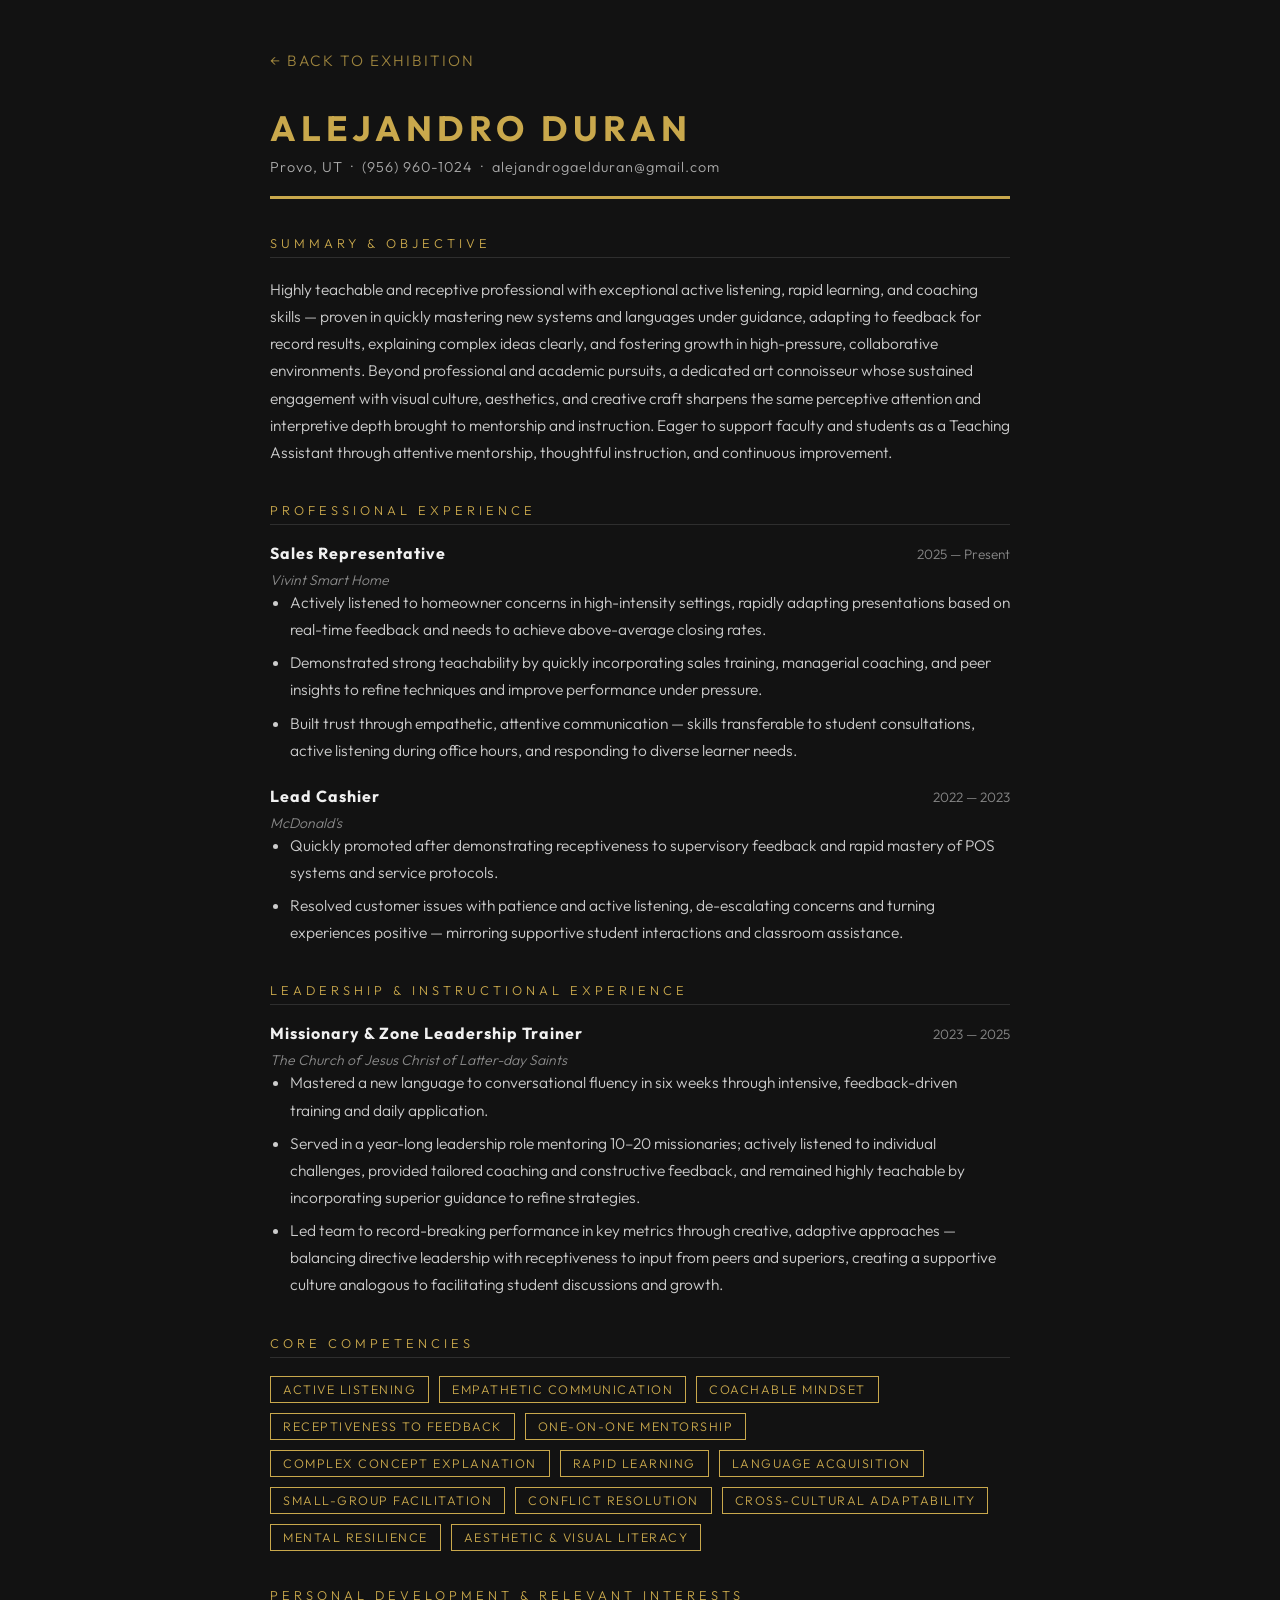
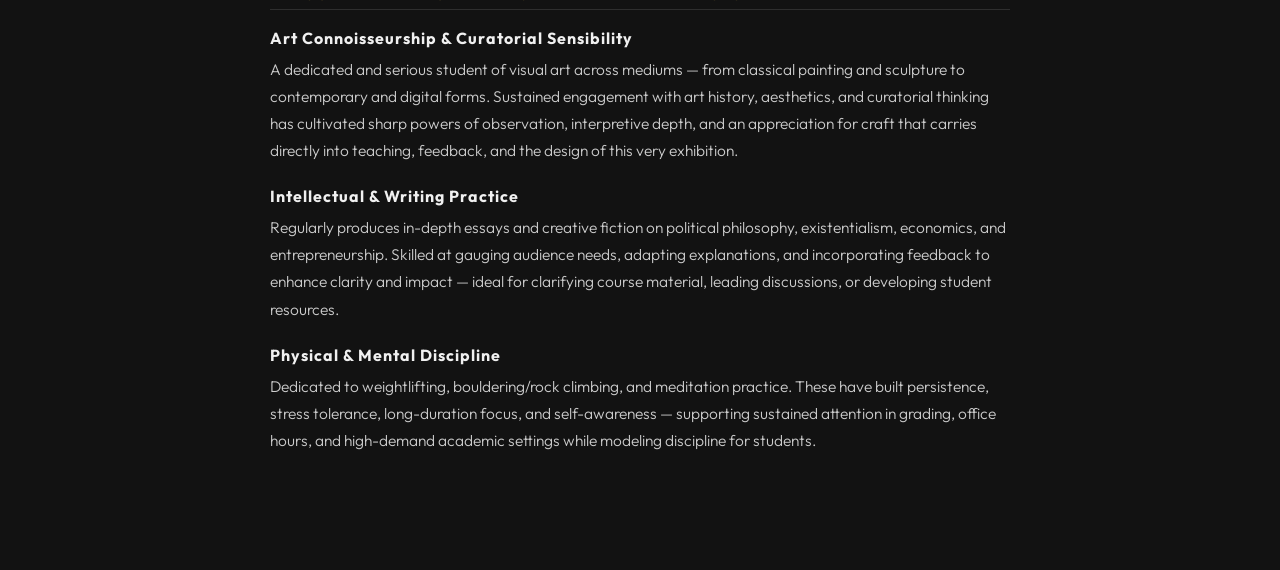
==== html/tours/resume.html @ 631e2652 "Add files via upload" ====
<!DOCTYPE html>
<html lang="en">
<head>
    <meta charset="UTF-8">
    <meta name="viewport" content="width=device-width, initial-scale=1.0">
    <title>Résumé — Alejandro Duran</title>
    <link rel="stylesheet" href="../../style/style.css">
    <style>
        body {
            display: block;
            text-align: left;
            padding: 0;
            background-color: #121212;
            color: #f0f0f0;
        }

        .resume-wrapper {
            max-width: 820px;
            margin: 0 auto;
            padding: 50px 40px 80px;
        }

        .back-link {
            display: inline-block;
            color: #c9a84c;
            text-decoration: none;
            font-size: 0.95rem;
            letter-spacing: 2px;
            text-transform: uppercase;
            margin-bottom: 36px;
            opacity: 0.75;
            transition: opacity 0.2s;
        }
        .back-link:hover { opacity: 1; }

        .resume-header {
            border-bottom: 3px solid #c9a84c;
            padding-bottom: 20px;
            margin-bottom: 36px;
        }

        .resume-header h1 {
            font-size: 2.2rem;
            letter-spacing: 5px;
            text-transform: uppercase;
            color: #c9a84c;
            margin-bottom: 8px;
        }

        .resume-header .contact {
            font-size: 0.9rem;
            color: #aaaaaa;
            letter-spacing: 1px;
        }

        .resume-header .contact a {
            color: #aaaaaa;
            text-decoration: none;
        }
        .resume-header .contact a:hover { color: #c9a84c; }

        .section {
            margin-bottom: 36px;
        }

        .section-title {
            font-size: 0.8rem;
            letter-spacing: 4px;
            text-transform: uppercase;
            color: #c9a84c;
            border-bottom: 1px solid #2e2e2e;
            padding-bottom: 6px;
            margin-bottom: 18px;
        }

        .section p, .section li {
            font-size: 0.97rem;
            color: #cccccc;
            line-height: 1.75;
        }

        .entry {
            margin-bottom: 22px;
        }

        .entry-header {
            display: flex;
            justify-content: space-between;
            align-items: baseline;
            flex-wrap: wrap;
            gap: 4px;
            margin-bottom: 8px;
        }

        .entry-title {
            font-size: 1rem;
            font-weight: bold;
            color: #f0f0f0;
            letter-spacing: 1px;
        }

        .entry-org {
            font-size: 0.88rem;
            color: #888888;
            font-style: italic;
        }

        .entry-date {
            font-size: 0.85rem;
            color: #888888;
            white-space: nowrap;
        }

        ul {
            padding-left: 20px;
            margin: 0;
        }

        ul li {
            margin-bottom: 6px;
        }

        .competencies {
            display: flex;
            flex-wrap: wrap;
            gap: 10px;
        }

        .competency-tag {
            border: 1px solid #c9a84c;
            color: #c9a84c;
            font-size: 0.78rem;
            letter-spacing: 1.5px;
            text-transform: uppercase;
            padding: 5px 12px;
        }
    </style>
</head>
<body>
<div class="resume-wrapper">

    <a href="../navigation/exhibition.html" class="back-link">← Back to Exhibition</a>

    <div class="resume-header">
        <h1>Alejandro Duran</h1>
        <div class="contact">
            Provo, UT &nbsp;·&nbsp; (956) 960-1024 &nbsp;·&nbsp;
            <a href="mailto:alejandrogaelduran@gmail.com">alejandrogaelduran@gmail.com</a>
        </div>
    </div>

    <!-- Summary -->
    <div class="section">
        <div class="section-title">Summary &amp; Objective</div>
        <p>
            Highly teachable and receptive professional with exceptional active listening, rapid learning, and coaching skills —
            proven in quickly mastering new systems and languages under guidance, adapting to feedback for record results, explaining
            complex ideas clearly, and fostering growth in high-pressure, collaborative environments. Beyond professional and academic
            pursuits, a dedicated art connoisseur whose sustained engagement with visual culture, aesthetics, and creative craft
            sharpens the same perceptive attention and interpretive depth brought to mentorship and instruction. Eager to support
            faculty and students as a Teaching Assistant through attentive mentorship, thoughtful instruction, and continuous improvement.
        </p>
    </div>

    <!-- Professional Experience -->
    <div class="section">
        <div class="section-title">Professional Experience</div>

        <div class="entry">
            <div class="entry-header">
                <span class="entry-title">Sales Representative</span>
                <span class="entry-date">2025 — Present</span>
            </div>
            <div class="entry-org">Vivint Smart Home</div>
            <ul>
                <li>Actively listened to homeowner concerns in high-intensity settings, rapidly adapting presentations based on real-time feedback and needs to achieve above-average closing rates.</li>
                <li>Demonstrated strong teachability by quickly incorporating sales training, managerial coaching, and peer insights to refine techniques and improve performance under pressure.</li>
                <li>Built trust through empathetic, attentive communication — skills transferable to student consultations, active listening during office hours, and responding to diverse learner needs.</li>
            </ul>
        </div>

        <div class="entry">
            <div class="entry-header">
                <span class="entry-title">Lead Cashier</span>
                <span class="entry-date">2022 — 2023</span>
            </div>
            <div class="entry-org">McDonald's</div>
            <ul>
                <li>Quickly promoted after demonstrating receptiveness to supervisory feedback and rapid mastery of POS systems and service protocols.</li>
                <li>Resolved customer issues with patience and active listening, de-escalating concerns and turning experiences positive — mirroring supportive student interactions and classroom assistance.</li>
            </ul>
        </div>
    </div>

    <!-- Leadership -->
    <div class="section">
        <div class="section-title">Leadership &amp; Instructional Experience</div>

        <div class="entry">
            <div class="entry-header">
                <span class="entry-title">Missionary &amp; Zone Leadership Trainer</span>
                <span class="entry-date">2023 — 2025</span>
            </div>
            <div class="entry-org">The Church of Jesus Christ of Latter-day Saints</div>
            <ul>
                <li>Mastered a new language to conversational fluency in six weeks through intensive, feedback-driven training and daily application.</li>
                <li>Served in a year-long leadership role mentoring 10–20 missionaries; actively listened to individual challenges, provided tailored coaching and constructive feedback, and remained highly teachable by incorporating superior guidance to refine strategies.</li>
                <li>Led team to record-breaking performance in key metrics through creative, adaptive approaches — balancing directive leadership with receptiveness to input from peers and superiors, creating a supportive culture analogous to facilitating student discussions and growth.</li>
            </ul>
        </div>
    </div>

    <!-- Core Competencies -->
    <div class="section">
        <div class="section-title">Core Competencies</div>
        <div class="competencies">
            <span class="competency-tag">Active Listening</span>
            <span class="competency-tag">Empathetic Communication</span>
            <span class="competency-tag">Coachable Mindset</span>
            <span class="competency-tag">Receptiveness to Feedback</span>
            <span class="competency-tag">One-on-One Mentorship</span>
            <span class="competency-tag">Complex Concept Explanation</span>
            <span class="competency-tag">Rapid Learning</span>
            <span class="competency-tag">Language Acquisition</span>
            <span class="competency-tag">Small-Group Facilitation</span>
            <span class="competency-tag">Conflict Resolution</span>
            <span class="competency-tag">Cross-Cultural Adaptability</span>
            <span class="competency-tag">Mental Resilience</span>
            <span class="competency-tag">Aesthetic &amp; Visual Literacy</span>
        </div>
    </div>

    <!-- Personal Development -->
    <div class="section">
        <div class="section-title">Personal Development &amp; Relevant Interests</div>

        <div class="entry">
            <div class="entry-header">
                <span class="entry-title">Art Connoisseurship &amp; Curatorial Sensibility</span>
            </div>
            <p>A dedicated and serious student of visual art across mediums — from classical painting and sculpture to contemporary and digital forms. Sustained engagement with art history, aesthetics, and curatorial thinking has cultivated sharp powers of observation, interpretive depth, and an appreciation for craft that carries directly into teaching, feedback, and the design of this very exhibition.</p>
        </div>

        <div class="entry">
            <div class="entry-header">
                <span class="entry-title">Intellectual &amp; Writing Practice</span>
            </div>
            <p>Regularly produces in-depth essays and creative fiction on political philosophy, existentialism, economics, and entrepreneurship. Skilled at gauging audience needs, adapting explanations, and incorporating feedback to enhance clarity and impact — ideal for clarifying course material, leading discussions, or developing student resources.</p>
        </div>

        <div class="entry">
            <div class="entry-header">
                <span class="entry-title">Physical &amp; Mental Discipline</span>
            </div>
            <p>Dedicated to weightlifting, bouldering/rock climbing, and meditation practice. These have built persistence, stress tolerance, long-duration focus, and self-awareness — supporting sustained attention in grading, office hours, and high-demand academic settings while modeling discipline for students.</p>
        </div>
    </div>

</div>
</body>
</html>
---- style/style.css ----
@import url('https://fonts.googleapis.com/css2?family=Cormorant+Garamond:ital,wght@0,300;0,400;1,300&family=Outfit:wght@300;400;500&display=swap');

:root {
    --bg: #0c0c0b;
    --surface: #111110;
    --rule: #222220;
    --text-primary: #f0ede8;
    --text-secondary: #6b6965;
}

*, *::before, *::after {
    box-sizing: border-box;
    margin: 0;
    padding: 0;
}

body {
    background-color: var(--bg);
    color: var(--text-primary);
    font-family: 'Outfit', sans-serif;
    font-weight: 300;
    min-height: 100vh;
    display: flex;
    flex-direction: column;
    align-items: center;
    -webkit-font-smoothing: antialiased;
}

header {
    width: 100%;
    background-color: var(--surface);
    border-bottom: 1px solid var(--rule);
    padding: 60px 40px 48px;
    text-align: center;
}

header h1.head {
    font-family: 'Cormorant Garamond', serif;
    font-weight: 300;
    font-size: clamp(1.6rem, 4vw, 3rem);
    letter-spacing: 0.3em;
    text-transform: uppercase;
    color: var(--text-primary);
    margin-bottom: 16px;
}

header p {
    font-size: 0.78rem;
    letter-spacing: 0.2em;
    text-transform: uppercase;
    color: var(--text-secondary);
    margin: 5px 0;
}

nav {
    display: flex;
    flex-wrap: wrap;
    justify-content: center;
    gap: 8px;
    padding: 48px 40px;
}

nav a {
    display: inline-block;
    padding: 10px 28px;
    color: var(--text-secondary);
    text-decoration: none;
    font-size: 0.75rem;
    font-weight: 400;
    letter-spacing: 0.2em;
    text-transform: uppercase;
    border: 1px solid var(--rule);
    transition: color 0.2s ease, border-color 0.2s ease;
}

nav a:hover {
    color: var(--text-primary);
    border-color: var(--text-secondary);
}

a > img.image {
    display: block;
    margin: 64px auto 0;
    border: none;
    opacity: 0.88;
    transition: opacity 0.3s ease, transform 0.4s ease;
    cursor: pointer;
}

a > img.image:hover {
    opacity: 1;
    transform: scale(1.02);
}

@keyframes fadeUp {
    from { opacity: 0; transform: translateY(10px); }
    to   { opacity: 1; transform: translateY(0); }
}

body > * {
    animation: fadeUp 0.5s ease both;
}
body > *:nth-child(2) { animation-delay: 0.08s; }
body > *:nth-child(3) { animation-delay: 0.16s; }
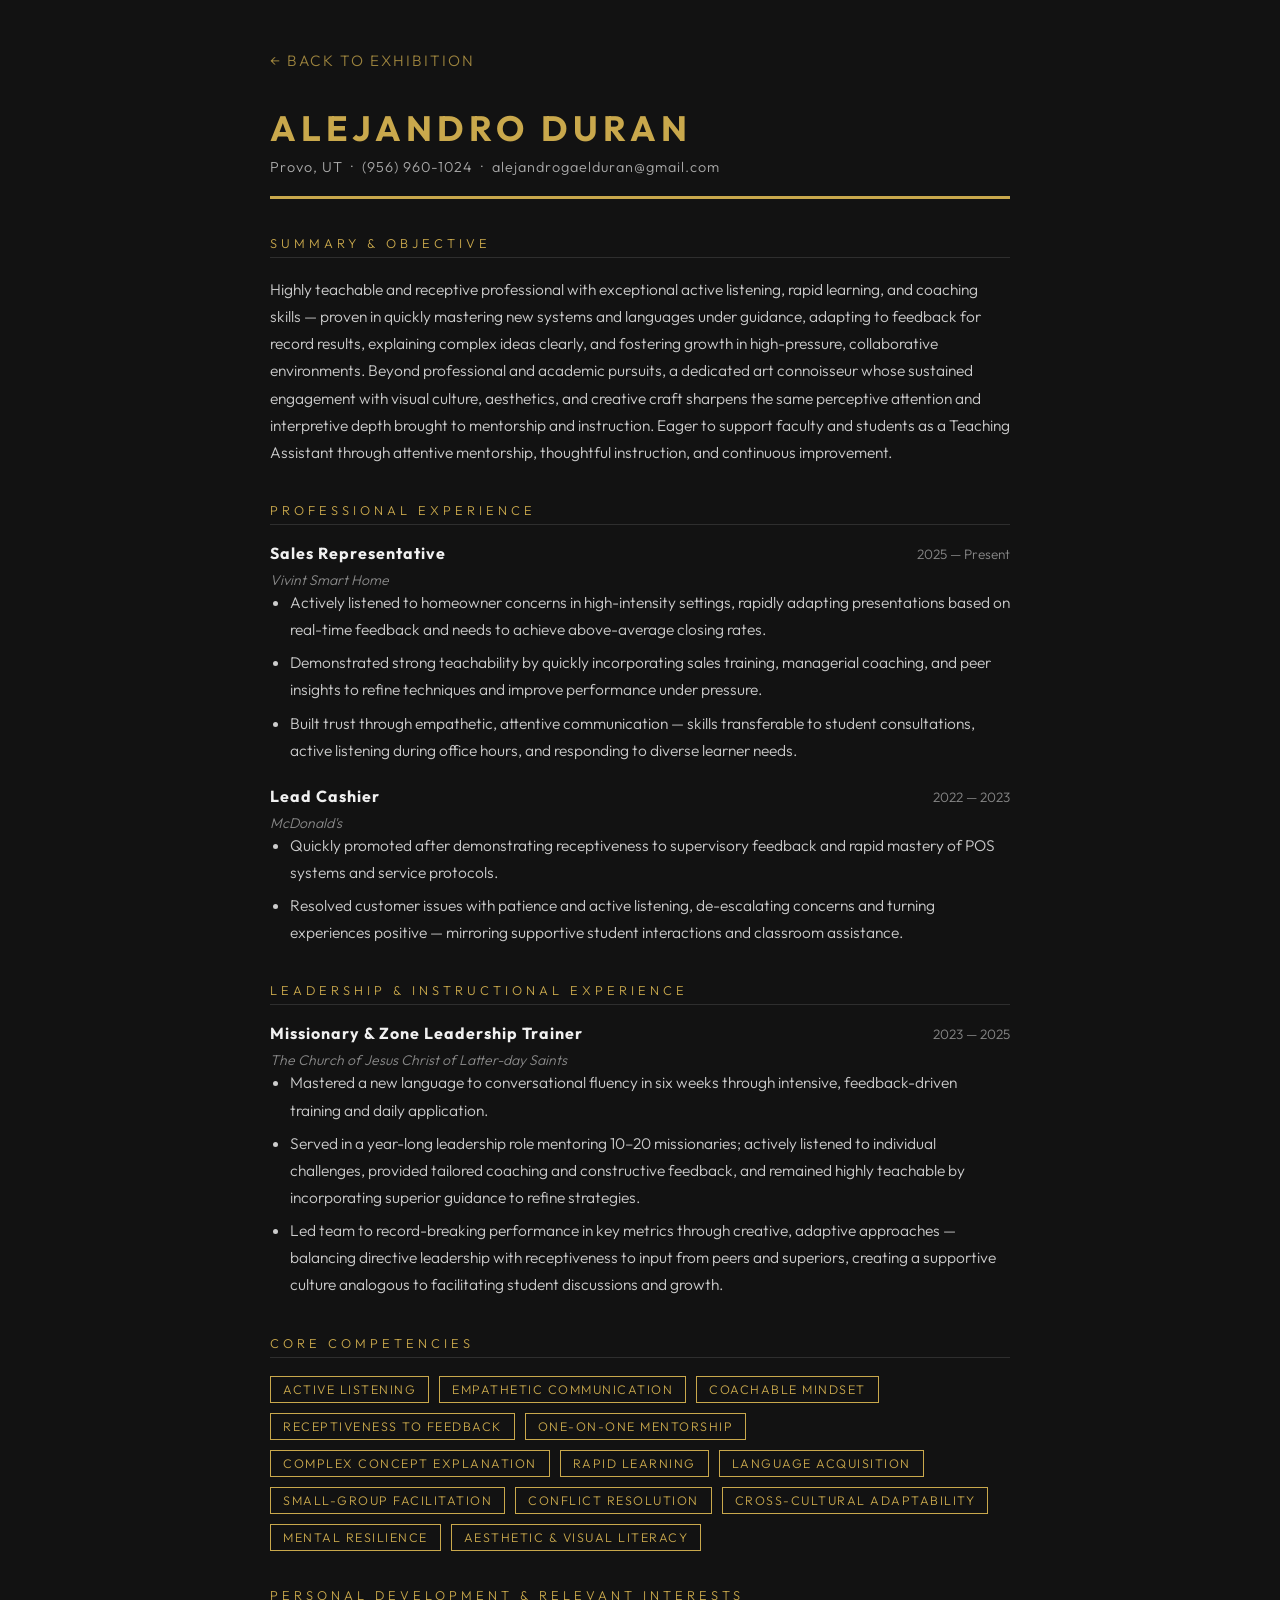
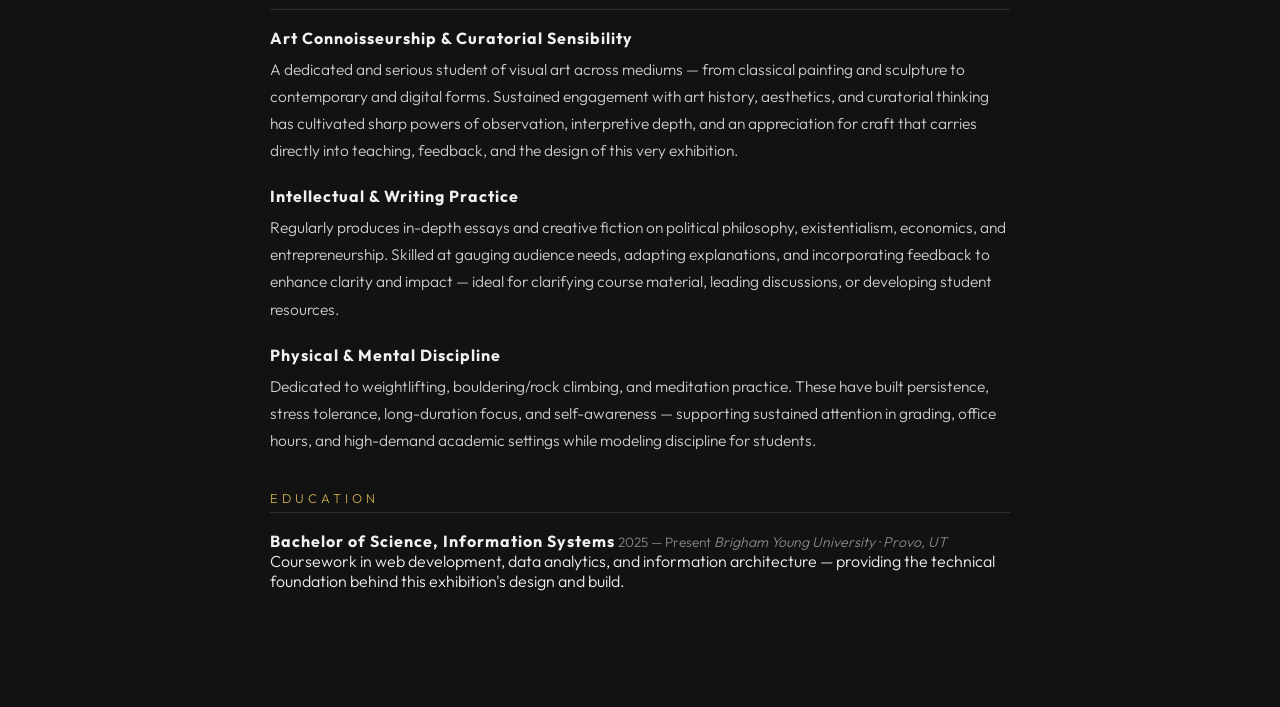
==== commit 92765424: "Add files via upload" ====
--- a/html/tours/resume.html
+++ b/html/tours/resume.html
@@ -255,6 +255,20 @@
             <p>Dedicated to weightlifting, bouldering/rock climbing, and meditation practice. These have built persistence, stress tolerance, long-duration focus, and self-awareness — supporting sustained attention in grading, office hours, and high-demand academic settings while modeling discipline for students.</p>
         </div>
     </div>
+    <!-- Education -->
+<div class="section">
+    <div class="section-title">Education</div>
+
+    <div class="entry">
+        <span class="entry-title">Bachelor of Science, Information Systems</span>
+        <span class="entry-date">2025 — Present</span>
+        <span class="entry-org">Brigham Young University · Provo, UT</span>
+        <div class="entry-body">
+            Coursework in web development, data analytics, and information architecture — 
+            providing the technical foundation behind this exhibition's design and build.
+        </div>
+    </div>
+</div>
 
 </div>
 </body>
